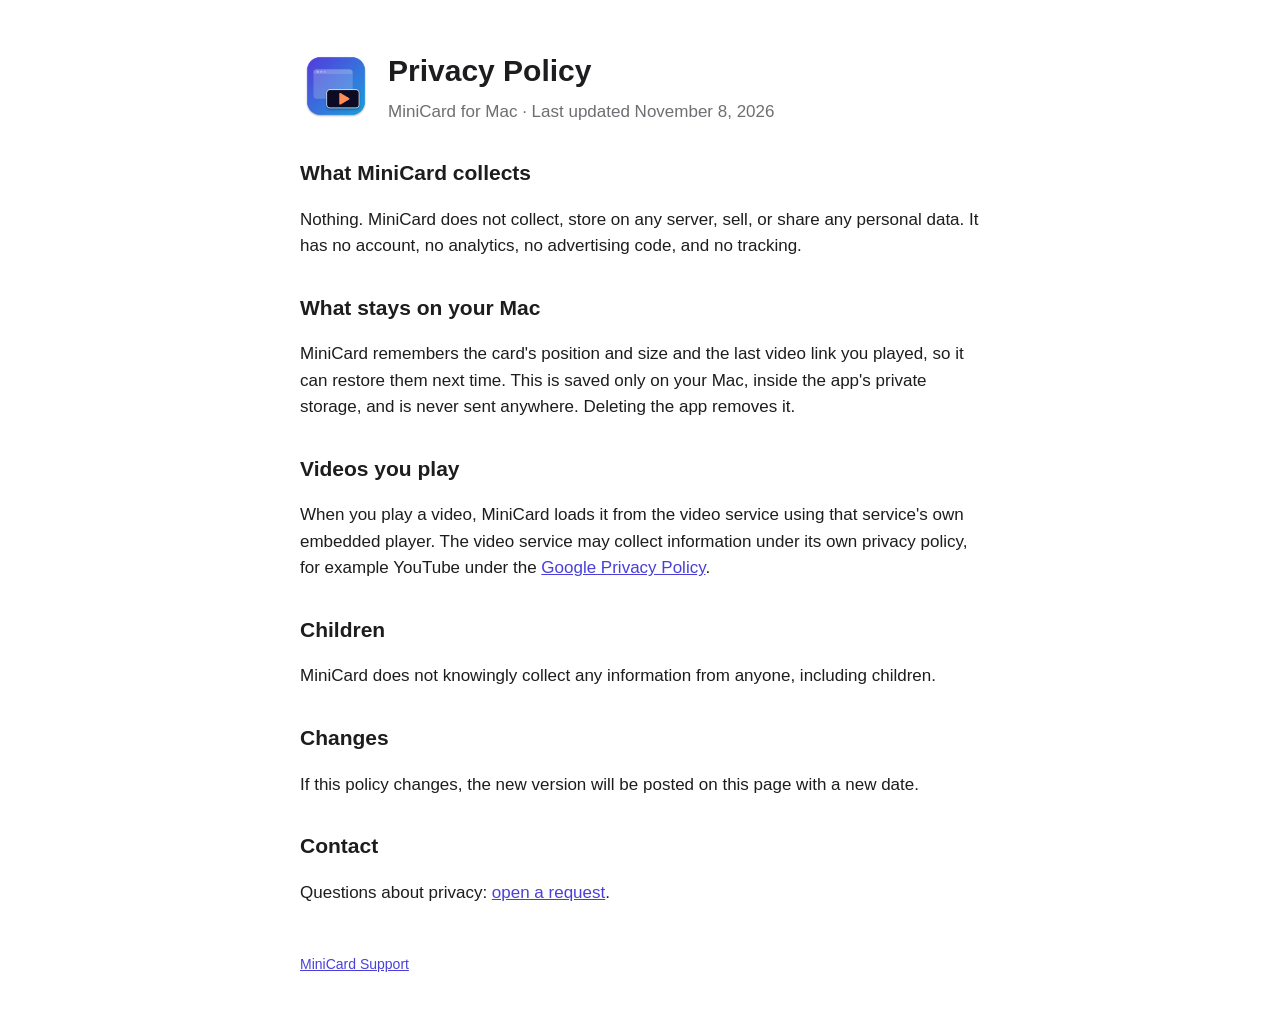
==== privacy.html @ d3710d90 "MiniCard support and privacy pages Co-Authored-By: Claude Opus 5.5 <noreply@anthropic.com>" ====
<!doctype html>
<html lang="en">
<head>
<meta charset="utf-8"><meta name="viewport" content="width=device-width, initial-scale=1">
<title>MiniCard Privacy Policy</title>
<link rel="stylesheet" href="style.css">
</head>
<body><main>
<header><img src="icon.png" alt="MiniCard icon"><div><h1>Privacy Policy</h1><p class="sub">MiniCard for Mac · Last updated November 8, 2026</p></div></header>

<h2>What MiniCard collects</h2>
<p>Nothing. MiniCard does not collect, store on any server, sell, or share any personal data. It has no account, no analytics, no advertising code, and no tracking.</p>

<h2>What stays on your Mac</h2>
<p>MiniCard remembers the card's position and size and the last video link you played, so it can restore them next time. This is saved only on your Mac, inside the app's private storage, and is never sent anywhere. Deleting the app removes it.</p>

<h2>Videos you play</h2>
<p>When you play a video, MiniCard loads it from the video service using that service's own embedded player. The video service may collect information under its own privacy policy, for example YouTube under the <a href="https://policies.google.com/privacy">Google Privacy Policy</a>.</p>

<h2>Children</h2>
<p>MiniCard does not knowingly collect any information from anyone, including children.</p>

<h2>Changes</h2>
<p>If this policy changes, the new version will be posted on this page with a new date.</p>

<h2>Contact</h2>
<p>Questions about privacy: <a href="https://github.com/abdeljalil1/minicard/issues/new">open a request</a>.</p>

<footer><a href="index.html">MiniCard Support</a></footer>
</main></body>
</html>
---- style.css ----
:root { --bg: #ffffff; --text: #1d1d1f; --muted: #6e6e73; --accent: #4a3fd9; }
@media (prefers-color-scheme: dark) { :root { --bg: #111114; --text: #f5f5f7; --muted: #a1a1a6; --accent: #8f87ff; } }
body { margin: 0; background: var(--bg); color: var(--text); font: 17px/1.55 -apple-system, BlinkMacSystemFont, "Segoe UI", sans-serif; }
main { max-width: 680px; margin: 0 auto; padding: 48px 16px; }
header { display: flex; align-items: center; gap: 16px; margin-bottom: 32px; }
header img { width: 72px; height: 72px; }
h1 { margin: 0; font-size: 30px; }
h2 { margin-top: 32px; font-size: 21px; }
p.sub { margin: 4px 0 0; color: var(--muted); }
a { color: var(--accent); }
footer { margin-top: 48px; color: var(--muted); font-size: 14px; }
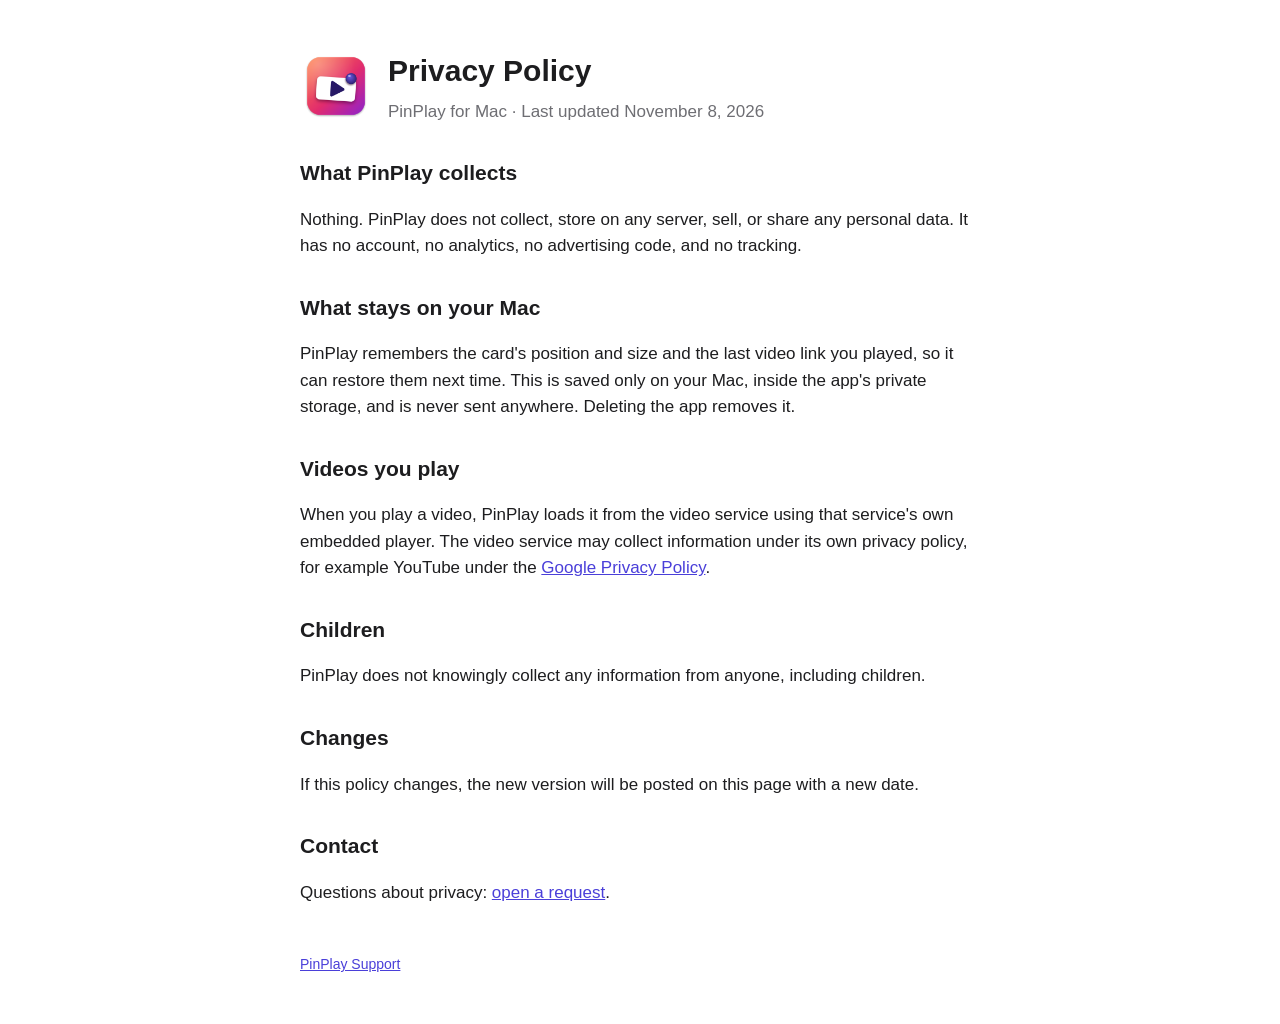
==== commit f3350837: "Rename to PinPlay, add browser button and shortcuts Co-Authored-By: Claude Opus 5.5 <noreply@anthrop" ====
--- a/privacy.html
+++ b/privacy.html
@@ -2,23 +2,23 @@
 <html lang="en">
 <head>
 <meta charset="utf-8"><meta name="viewport" content="width=device-width, initial-scale=1">
-<title>MiniCard Privacy Policy</title>
+<title>PinPlay Privacy Policy</title>
 <link rel="stylesheet" href="style.css">
 </head>
 <body><main>
-<header><img src="icon.png" alt="MiniCard icon"><div><h1>Privacy Policy</h1><p class="sub">MiniCard for Mac · Last updated November 8, 2026</p></div></header>
+<header><img src="icon.png" alt="PinPlay icon"><div><h1>Privacy Policy</h1><p class="sub">PinPlay for Mac · Last updated November 8, 2026</p></div></header>
 
-<h2>What MiniCard collects</h2>
-<p>Nothing. MiniCard does not collect, store on any server, sell, or share any personal data. It has no account, no analytics, no advertising code, and no tracking.</p>
+<h2>What PinPlay collects</h2>
+<p>Nothing. PinPlay does not collect, store on any server, sell, or share any personal data. It has no account, no analytics, no advertising code, and no tracking.</p>
 
 <h2>What stays on your Mac</h2>
-<p>MiniCard remembers the card's position and size and the last video link you played, so it can restore them next time. This is saved only on your Mac, inside the app's private storage, and is never sent anywhere. Deleting the app removes it.</p>
+<p>PinPlay remembers the card's position and size and the last video link you played, so it can restore them next time. This is saved only on your Mac, inside the app's private storage, and is never sent anywhere. Deleting the app removes it.</p>
 
 <h2>Videos you play</h2>
-<p>When you play a video, MiniCard loads it from the video service using that service's own embedded player. The video service may collect information under its own privacy policy, for example YouTube under the <a href="https://policies.google.com/privacy">Google Privacy Policy</a>.</p>
+<p>When you play a video, PinPlay loads it from the video service using that service's own embedded player. The video service may collect information under its own privacy policy, for example YouTube under the <a href="https://policies.google.com/privacy">Google Privacy Policy</a>.</p>
 
 <h2>Children</h2>
-<p>MiniCard does not knowingly collect any information from anyone, including children.</p>
+<p>PinPlay does not knowingly collect any information from anyone, including children.</p>
 
 <h2>Changes</h2>
 <p>If this policy changes, the new version will be posted on this page with a new date.</p>
@@ -26,6 +26,6 @@
 <h2>Contact</h2>
 <p>Questions about privacy: <a href="https://github.com/abdeljalil1/minicard/issues/new">open a request</a>.</p>
 
-<footer><a href="index.html">MiniCard Support</a></footer>
+<footer><a href="index.html">PinPlay Support</a></footer>
 </main></body>
 </html>
--- a/style.css
+++ b/style.css
@@ -9,3 +9,4 @@
 p.sub { margin: 4px 0 0; color: var(--muted); }
 a { color: var(--accent); }
 footer { margin-top: 48px; color: var(--muted); font-size: 14px; }
+a.bookmarklet { display: inline-block; padding: 10px 18px; border-radius: 10px; background: linear-gradient(135deg, #ff7a45, #e0306e 55%, #8e2bc9); color: #fff; font-weight: 600; text-decoration: none; cursor: grab; }
